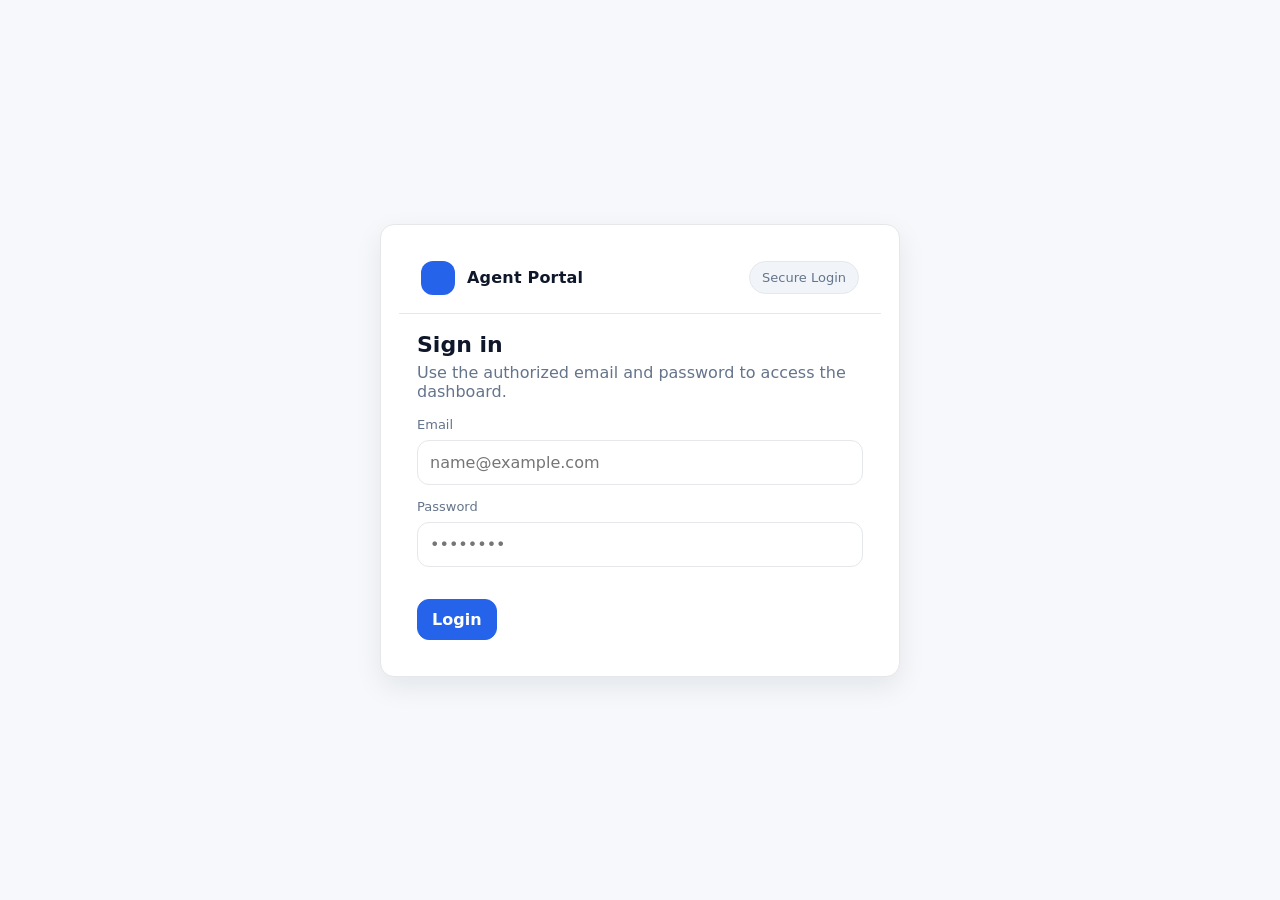
==== index.html @ 021fe3e8 "Add files via upload" ====
<!doctype html>
<html lang="en">
  <head>
    <meta charset="utf-8" />
    <meta name="viewport" content="width=device-width, initial-scale=1" />
    <title>Agent Portal - Login</title>
    <link rel="stylesheet" href="styles.css" />
    <script src="config.js"></script>
    <script src="app.js" defer></script>
  </head>
  <body data-page="login">
    <div class="login">
      <div class="card login-card">
        <div class="topbar">
          <div class="brand">
            <div class="logo"></div>
            <div>Agent Portal</div>
          </div>
          <span class="chip">Secure Login</span>
        </div>
        <div class="body">
          <h1>Sign in</h1>
          <p>Use the authorized email and password to access the dashboard.</p>
          <form id="loginForm" autocomplete="off">
            <div class="field">
              <div class="label">Email</div>
              <input id="email" class="input" type="email" placeholder="name@example.com" required />
            </div>
            <div class="field">
              <div class="label">Password</div>
              <input id="password" class="input" type="password" placeholder="••••••••" required />
            </div>
            <div id="loginError" class="error"></div>
            <div class="actions">
              <button class="btn primary" type="submit">Login</button>
            </div>
          </form>
        </div>
      </div>
    </div>
  </body>
</html>
---- styles.css ----
:root{
  --bg:#f6f8fb;
  --panel:#ffffff;
  --panel2:#ffffff;
  --text:#0f172a;
  --muted:#64748b;
  --line:#e5e7eb;
  --brand:#2563eb;
  --brand2:#2563eb;
  --danger:#dc2626;
  --ok:#059669;
  --shadow:0 10px 28px rgba(15,23,42,.08);
  --radius:14px;
  --radius2:10px;
  --max:1120px;
  --font:Inter,ui-sans-serif,system-ui,-apple-system,"Segoe UI",Roboto,Arial,"Noto Sans","Liberation Sans",sans-serif;
}

*{box-sizing:border-box}
html,body{height:100%}
body{
  margin:0;
  font-family:var(--font);
  background:var(--bg);
  color:var(--text);
  -webkit-font-smoothing:antialiased;
  -moz-osx-font-smoothing:grayscale;
}

body[data-layout="full"] .container{
  max-width:100%;
  padding:0;
}

body[data-layout="full"] .card{
  border-radius:0;
  border:0;
  box-shadow:none;
  min-height:100vh;
}

body[data-layout="full"] .topbar{
  padding:16px 22px;
}

body[data-layout="full"] .main{
  padding:22px;
}

a{color:inherit;text-decoration:none}
button,input,select,textarea{font:inherit}

.container{max-width:var(--max);margin:0 auto;padding:28px}

.card{
  background:var(--panel);
  border:1px solid var(--line);
  border-radius:var(--radius);
  box-shadow:var(--shadow);
}

.topbar{
  display:flex;
  align-items:center;
  justify-content:space-between;
  padding:18px 22px;
  border-bottom:1px solid var(--line);
}

.brand{
  display:flex;
  align-items:center;
  gap:12px;
  font-weight:700;
  letter-spacing:.2px;
}
.logo{
  width:34px;
  height:34px;
  border-radius:12px;
  background:var(--brand);
  box-shadow:none;
}

.chip{
  display:inline-flex;
  align-items:center;
  gap:8px;
  padding:8px 12px;
  border-radius:999px;
  border:1px solid var(--line);
  background:#f1f5f9;
  color:var(--muted);
  font-size:13px;
}

.btn{
  border:1px solid var(--line);
  background:#ffffff;
  color:var(--text);
  padding:10px 14px;
  border-radius:12px;
  cursor:pointer;
  transition:background .12s ease, border-color .12s ease;
}
.btn:hover{background:#f8fafc;border-color:#d1d5db}
.btn:active{background:#f1f5f9}
.btn.primary{
  background:var(--brand);
  border-color:var(--brand);
  color:#ffffff;
  font-weight:700;
}
.btn.danger{background:#fee2e2;border-color:#fecaca;color:#991b1b}
.btn.ghost{background:transparent}

.grid{
  display:grid;
  grid-template-columns:340px 1fr;
  gap:18px;
  align-items:start;
}

.sidebar{padding:16px;box-shadow:none}
.sidebar h2{margin:4px 0 14px;font-size:14px;color:var(--muted);font-weight:600}

.nav{
  display:flex;
  flex-direction:column;
  gap:8px;
}
.nav a{
  display:flex;
  align-items:center;
  justify-content:space-between;
  gap:10px;
  padding:12px 12px;
  border-radius:12px;
  border:1px solid var(--line);
  color:var(--text);
  background:#ffffff;
  transition:background .12s ease, border-color .12s ease;
}
.nav a:hover{background:#f8fafc;border-color:#d1d5db}
.nav a.active{background:#eef2ff;border-color:#c7d2fe}
.nav .meta{color:var(--muted);font-size:12px}

.main{padding:16px}
.section{padding:18px}
.section + .section{border-top:1px solid var(--line)}
.section h1{margin:0 0 12px;font-size:20px}
.section p{margin:0;color:var(--muted);line-height:1.55}

.tabs{
  display:flex;
  flex-wrap:wrap;
  gap:10px;
  margin-top:14px;
}
.tab{
  padding:10px 12px;
  border-radius:999px;
  border:1px solid var(--line);
  background:#ffffff;
  color:var(--text);
  cursor:pointer;
}
.tab.active{background:#eef2ff;border-color:#c7d2fe}

form{display:grid;grid-template-columns:1fr 1fr;gap:14px;margin-top:16px}
.field{display:flex;flex-direction:column;gap:8px}
.field.full{grid-column:1 / -1}
.label{font-size:13px;color:var(--muted)}
.input,.select,.textarea{
  padding:12px 12px;
  border-radius:12px;
  border:1px solid var(--line);
  background:#ffffff;
  color:var(--text);
  outline:none;
}
.textarea{min-height:98px;resize:vertical}
.input:focus,.select:focus,.textarea:focus{border-color:#93c5fd;box-shadow:0 0 0 3px rgba(59,130,246,.15)}
.hint{font-size:12px;color:var(--muted);line-height:1.45}
.error{color:#b91c1c;font-size:13px}

.actions{
  grid-column:1 / -1;
  display:flex;
  gap:10px;
  justify-content:flex-end;
  padding-top:4px;
}

.login{
  min-height:100%;
  display:flex;
  align-items:center;
  justify-content:center;
  padding:28px;
}
.login-card{
  width:min(520px, 100%);
  padding:18px;
}
.login-card .body{padding:18px}
.login-card h1{margin:0 0 6px;font-size:22px}
.login-card p{margin:0 0 16px;color:var(--muted)}
.login-card form{grid-template-columns:1fr}
.login-card .actions{justify-content:space-between}

.summary{
  display:grid;
  gap:10px;
  margin-top:14px;
}
.row{
  display:flex;
  align-items:center;
  justify-content:space-between;
  gap:14px;
  padding:12px;
  border:1px solid var(--line);
  border-radius:12px;
  background:#ffffff;
}
.row .k{color:var(--muted);font-size:13px}
.row .v{font-weight:650}

.price{
  font-size:22px;
  font-weight:800;
  letter-spacing:.2px;
}

.checkout-grid{
  display:grid;
  grid-template-columns:minmax(0, 1fr) minmax(320px, 420px);
  gap:18px;
  align-items:start;
}

.checkout-grid > *{min-width:0}
.checkout-grid aside{min-width:0}

.panel{
  border:1px solid var(--line);
  border-radius:var(--radius2);
  background:#ffffff;
  padding:16px;
  max-width:100%;
}

.panel-accent{
  background:#eef2ff;
  border-color:#c7d2fe;
}

.panel-header{
  display:flex;
  align-items:center;
  justify-content:space-between;
  gap:12px;
}

.panel-title{
  font-size:16px;
  font-weight:750;
}

.panel-footer{
  margin-top:16px;
  display:flex;
  align-items:center;
  justify-content:space-between;
  gap:10px;
  flex-wrap:wrap;
}

.wide{width:100%}

.link{
  color:var(--brand);
  font-weight:600;
}
.link:hover{text-decoration:underline}

.muted{color:var(--muted);font-size:13px;line-height:1.45}

.mono{
  font-family:ui-monospace,SFMono-Regular,Menlo,Monaco,Consolas,"Liberation Mono","Courier New",monospace;
  overflow-wrap:anywhere;
}

.cart-item{
  display:flex;
  align-items:flex-start;
  justify-content:space-between;
  gap:14px;
  padding:12px;
  border:1px solid var(--line);
  border-radius:12px;
  background:#ffffff;
}

.cart-icon{
  width:38px;
  height:38px;
  border-radius:12px;
  background:#eef2ff;
  border:1px solid #c7d2fe;
  flex:0 0 auto;
}

.cart-item-main{flex:1 1 auto;min-width:0}
.cart-item-title{font-weight:750;line-height:1.25;overflow-wrap:anywhere}
.cart-item-meta{margin-top:6px;font-size:13px;color:var(--muted);line-height:1.35}
.cart-item-price{flex:0 0 auto;text-align:right}
.cart-item-price-top{font-weight:800}
.cart-item-price-sub{margin-top:6px;font-size:12px;color:var(--muted)}

.summary-list{display:grid;gap:10px}
.summary-line{
  display:flex;
  align-items:center;
  justify-content:space-between;
  gap:12px;
  font-size:13px;
}
.summary-total{
  display:flex;
  align-items:flex-end;
  justify-content:space-between;
  gap:12px;
  padding-top:12px;
  border-top:1px solid rgba(15,23,42,.12);
  font-weight:800;
}

.pay-methods{display:grid;gap:10px}
.pay-method{
  display:flex;
  align-items:flex-start;
  gap:12px;
  padding:12px;
  border:1px solid var(--line);
  border-radius:12px;
  background:#ffffff;
  cursor:pointer;
}
.pay-method input{margin-top:3px}
.pay-method-body{flex:1 1 auto}
.pay-method-title{font-weight:750}
.pay-method-logos{margin-top:4px;font-size:12px;color:var(--muted);line-height:1.35}

.card-form{
  display:grid;
  grid-template-columns:1fr 1fr;
  gap:14px;
}

.order-line{
  padding:12px;
  border:1px solid rgba(15,23,42,.10);
  border-radius:12px;
  background:rgba(255,255,255,.65);
}
.order-title{font-weight:750;overflow-wrap:anywhere}
.order-meta{margin-top:6px;font-size:12px;color:var(--muted);line-height:1.35}

@media (max-width: 980px){
  .grid{grid-template-columns:1fr}
  form{grid-template-columns:1fr}
  .checkout-grid{grid-template-columns:1fr}
  .card-form{grid-template-columns:1fr}
}

@media (max-width: 1120px){
  .checkout-grid{grid-template-columns:1fr}
}
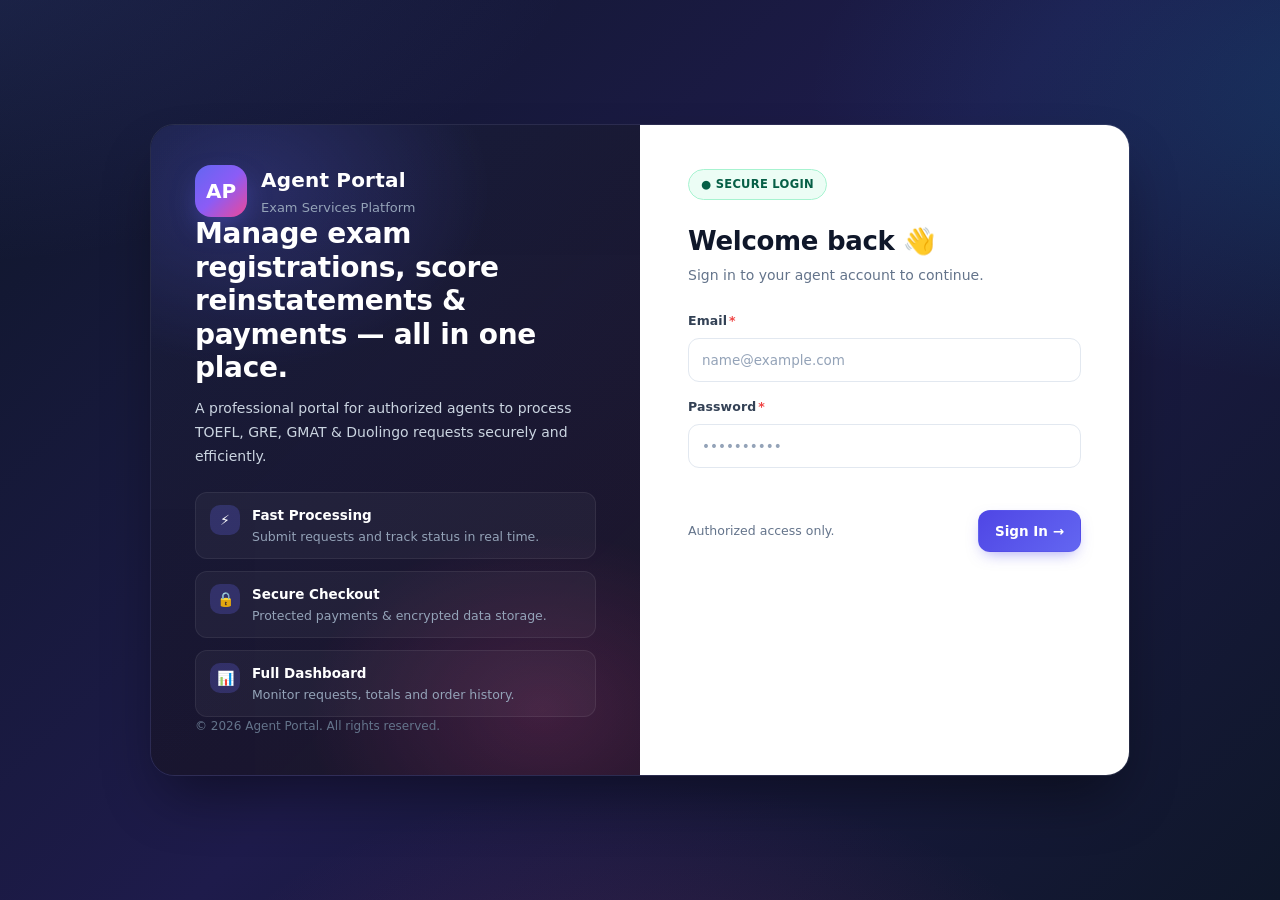
==== commit ae80ea09: "Add files via upload" ====
--- a/index.html
+++ b/index.html
@@ -3,36 +3,79 @@
   <head>
     <meta charset="utf-8" />
     <meta name="viewport" content="width=device-width, initial-scale=1" />
-    <title>Agent Portal - Login</title>
+    <title>Sign in — Exam Agent Portal</title>
     <link rel="stylesheet" href="styles.css" />
     <script src="config.js"></script>
     <script src="app.js" defer></script>
   </head>
   <body data-page="login">
     <div class="login">
-      <div class="card login-card">
-        <div class="topbar">
-          <div class="brand">
-            <div class="logo"></div>
-            <div>Agent Portal</div>
+      <div class="login-wrap">
+        <div class="login-brand-panel">
+          <div class="login-logo-row">
+            <div class="login-logo">AP</div>
+            <div>
+              <div class="login-brand-name">Agent Portal</div>
+              <div class="login-brand-tag">Exam Services Platform</div>
+            </div>
           </div>
-          <span class="chip">Secure Login</span>
+
+          <div>
+            <h2 class="login-brand-headline">Manage exam registrations, score reinstatements & payments — all in one place.</h2>
+            <p class="login-brand-text">A professional portal for authorized agents to process TOEFL, GRE, GMAT & Duolingo requests securely and efficiently.</p>
+
+            <div class="login-features">
+              <div class="login-feat">
+                <div class="login-feat-ico">⚡</div>
+                <div>
+                  <div class="login-feat-title">Fast Processing</div>
+                  <div class="login-feat-text">Submit requests and track status in real time.</div>
+                </div>
+              </div>
+              <div class="login-feat">
+                <div class="login-feat-ico">🔒</div>
+                <div>
+                  <div class="login-feat-title">Secure Checkout</div>
+                  <div class="login-feat-text">Protected payments & encrypted data storage.</div>
+                </div>
+              </div>
+              <div class="login-feat">
+                <div class="login-feat-ico">📊</div>
+                <div>
+                  <div class="login-feat-title">Full Dashboard</div>
+                  <div class="login-feat-text">Monitor requests, totals and order history.</div>
+                </div>
+              </div>
+            </div>
+          </div>
+
+          <div class="login-foot">© 2026 Agent Portal. All rights reserved.</div>
         </div>
-        <div class="body">
-          <h1>Sign in</h1>
-          <p>Use the authorized email and password to access the dashboard.</p>
-          <form id="loginForm" autocomplete="off">
-            <div class="field">
-              <div class="label">Email</div>
+
+        <div class="login-form-panel">
+          <div class="login-chip">● Secure Login</div>
+          <div class="login-form-head">
+            <h1>Welcome back 👋</h1>
+            <p>Sign in to your agent account to continue.</p>
+          </div>
+
+          <form id="loginForm" class="login-form" autocomplete="off">
+            <div class="field full">
+              <div class="label">Email<span class="req">*</span></div>
               <input id="email" class="input" type="email" placeholder="name@example.com" required />
             </div>
-            <div class="field">
-              <div class="label">Password</div>
-              <input id="password" class="input" type="password" placeholder="••••••••" required />
+            <div class="field full">
+              <div class="label" style="display:flex;align-items:center;justify-content:space-between">
+                <span>Password<span class="req">*</span></span>
+              </div>
+              <input id="password" class="input" type="password" placeholder="••••••••••" required />
             </div>
-            <div id="loginError" class="error"></div>
+
+            <div id="loginError" class="error full"></div>
+
             <div class="actions">
-              <button class="btn primary" type="submit">Login</button>
+              <span class="muted" style="font-size:12.5px">Authorized access only.</span>
+              <button class="btn primary" type="submit">Sign In →</button>
             </div>
           </form>
         </div>
--- a/styles.css
+++ b/styles.css
@@ -1,19 +1,39 @@
 :root{
-  --bg:#f6f8fb;
+  --bg:#0f172a;
+  --bg-soft:#1e293b;
   --panel:#ffffff;
-  --panel2:#ffffff;
+  --panel-muted:#f8fafc;
+  --panel-alt:#f1f5f9;
   --text:#0f172a;
+  --text-soft:#334155;
   --muted:#64748b;
-  --line:#e5e7eb;
-  --brand:#2563eb;
-  --brand2:#2563eb;
-  --danger:#dc2626;
-  --ok:#059669;
-  --shadow:0 10px 28px rgba(15,23,42,.08);
-  --radius:14px;
-  --radius2:10px;
-  --max:1120px;
-  --font:Inter,ui-sans-serif,system-ui,-apple-system,"Segoe UI",Roboto,Arial,"Noto Sans","Liberation Sans",sans-serif;
+  --line:#e2e8f0;
+  --line-soft:#f1f5f9;
+  --brand:#4f46e5;
+  --brand-dark:#3730a3;
+  --brand-soft:#eef2ff;
+  --brand-2:#0ea5e9;
+  --accent:#06b6d4;
+  --success:#10b981;
+  --success-soft:#d1fae5;
+  --warning:#f59e0b;
+  --warning-soft:#fef3c7;
+  --danger:#ef4444;
+  --danger-soft:#fee2e2;
+  --sidebar:#0b1220;
+  --sidebar-2:#111827;
+  --sidebar-text:#cbd5e1;
+  --sidebar-muted:#94a3b8;
+  --sidebar-active:#4f46e5;
+  --shadow-xs:0 1px 2px rgba(15,23,42,.06);
+  --shadow-sm:0 1px 3px rgba(15,23,42,.08), 0 1px 2px rgba(15,23,42,.04);
+  --shadow:0 4px 6px -1px rgba(15,23,42,.08), 0 2px 4px -2px rgba(15,23,42,.06);
+  --shadow-lg:0 10px 15px -3px rgba(15,23,42,.10), 0 4px 6px -4px rgba(15,23,42,.06);
+  --shadow-xl:0 20px 25px -5px rgba(15,23,42,.10), 0 8px 10px -6px rgba(15,23,42,.06);
+  --radius:16px;
+  --radius-sm:10px;
+  --radius-lg:20px;
+  --font:"Inter",ui-sans-serif,system-ui,-apple-system,"Segoe UI",Roboto,Arial,"Noto Sans","Liberation Sans",sans-serif;
 }
 
 *{box-sizing:border-box}
@@ -21,109 +41,517 @@
 body{
   margin:0;
   font-family:var(--font);
-  background:var(--bg);
+  background:linear-gradient(135deg,#f8fafc 0%,#eef2ff 100%);
   color:var(--text);
   -webkit-font-smoothing:antialiased;
   -moz-osx-font-smoothing:grayscale;
-}
-
-body[data-layout="full"] .container{
-  max-width:100%;
-  padding:0;
-}
-
-body[data-layout="full"] .card{
-  border-radius:0;
-  border:0;
-  box-shadow:none;
-  min-height:100vh;
-}
-
-body[data-layout="full"] .topbar{
-  padding:16px 22px;
-}
-
-body[data-layout="full"] .main{
-  padding:22px;
+  line-height:1.5;
+  font-size:14px;
 }
 
 a{color:inherit;text-decoration:none}
 button,input,select,textarea{font:inherit}
 
-.container{max-width:var(--max);margin:0 auto;padding:28px}
+/* ========== Portal Layout ========== */
+.portal{
+  display:grid;
+  grid-template-columns:260px 1fr;
+  min-height:100vh;
+}
+
+.portal-sidebar{
+  background:linear-gradient(180deg, var(--sidebar) 0%, var(--sidebar-2) 100%);
+  color:var(--sidebar-text);
+  display:flex;
+  flex-direction:column;
+  position:sticky;
+  top:0;
+  height:100vh;
+  overflow-y:auto;
+  border-right:1px solid rgba(255,255,255,.06);
+}
+
+.portal-sidebar::-webkit-scrollbar{width:6px}
+.portal-sidebar::-webkit-scrollbar-track{background:transparent}
+.portal-sidebar::-webkit-scrollbar-thumb{background:rgba(255,255,255,.10);border-radius:99px}
+
+.portal-brand{
+  padding:22px 20px 18px 20px;
+  display:flex;
+  align-items:center;
+  gap:12px;
+  border-bottom:1px solid rgba(255,255,255,.06);
+}
+.portal-brand .logo-mark{
+  width:42px;height:42px;
+  border-radius:12px;
+  background:linear-gradient(135deg,#6366f1 0%,#8b5cf6 50%,#ec4899 100%);
+  display:flex;align-items:center;justify-content:center;
+  color:#fff;font-weight:900;font-size:16px;
+  box-shadow:0 8px 20px -6px rgba(99,102,241,.55);
+  flex-shrink:0;
+}
+.portal-brand-text{display:flex;flex-direction:column;gap:2px;min-width:0}
+.portal-brand-title{font-weight:800;font-size:15px;color:#fff;letter-spacing:.2px}
+.portal-brand-sub{font-size:11px;color:var(--sidebar-muted)}
+
+.sidebar-section{padding:18px 14px 6px 14px}
+.sidebar-heading{
+  font-size:11px;
+  font-weight:700;
+  color:var(--sidebar-muted);
+  text-transform:uppercase;
+  letter-spacing:1.2px;
+  padding:0 10px 10px 10px;
+}
+.sidebar-menu{display:flex;flex-direction:column;gap:4px}
+.sidebar-link{
+  display:flex;
+  align-items:center;
+  gap:12px;
+  padding:10px 12px;
+  border-radius:10px;
+  color:var(--sidebar-text);
+  font-size:13.5px;
+  font-weight:500;
+  transition:all .15s ease;
+  position:relative;
+}
+.sidebar-link:hover{
+  background:rgba(255,255,255,.05);
+  color:#fff;
+}
+.sidebar-link.active{
+  background:linear-gradient(90deg, rgba(79,70,229,.22) 0%, rgba(79,70,229,.08) 100%);
+  color:#fff;
+  box-shadow:inset 0 0 0 1px rgba(99,102,241,.30);
+}
+.sidebar-link.active::before{
+  content:"";
+  position:absolute;left:0;top:8px;bottom:8px;
+  width:3px;border-radius:99px;
+  background:linear-gradient(180deg,#6366f1,#a78bfa);
+}
+.sidebar-link .ico{
+  width:22px;height:22px;
+  display:flex;align-items:center;justify-content:center;
+  font-size:14px;
+  opacity:.9;
+}
+.sidebar-link.locked{
+  opacity:.55;
+  cursor:not-allowed;
+  background:transparent !important;
+}
+.sidebar-link .lock-tag{
+  margin-left:auto;
+  font-size:10px;
+  font-weight:700;
+  padding:3px 7px;
+  border-radius:99px;
+  background:rgba(245,158,11,.15);
+  color:#fbbf24;
+  letter-spacing:.2px;
+}
+.sidebar-footer{
+  margin-top:auto;
+  padding:16px 18px;
+  border-top:1px solid rgba(255,255,255,.06);
+}
+.sidebar-user{
+  display:flex;
+  align-items:center;
+  gap:12px;
+  padding:10px;
+  border-radius:12px;
+  background:rgba(255,255,255,.03);
+}
+.avatar{
+  width:38px;height:38px;
+  border-radius:12px;
+  background:linear-gradient(135deg,#6366f1,#ec4899);
+  display:flex;align-items:center;justify-content:center;
+  color:#fff;font-weight:800;font-size:14px;
+  flex-shrink:0;
+}
+.sidebar-user-body{min-width:0;flex:1}
+.sidebar-user-name{font-size:13px;font-weight:700;color:#fff;overflow:hidden;text-overflow:ellipsis;white-space:nowrap}
+.sidebar-user-email{font-size:11.5px;color:var(--sidebar-muted);overflow:hidden;text-overflow:ellipsis;white-space:nowrap}
+
+.portal-main{
+  min-width:0;
+  display:flex;
+  flex-direction:column;
+}
+.portal-topbar{
+  background:rgba(255,255,255,.85);
+  backdrop-filter:blur(12px);
+  border-bottom:1px solid var(--line);
+  padding:14px 28px;
+  display:flex;
+  align-items:center;
+  justify-content:space-between;
+  position:sticky;top:0;z-index:20;
+}
+.portal-topbar-left{display:flex;align-items:center;gap:14px}
+.page-breadcrumb{font-size:13px;color:var(--muted)}
+.page-breadcrumb strong{color:var(--text);font-weight:700}
+.portal-topbar-right{display:flex;align-items:center;gap:10px}
+.topbar-chip{
+  display:inline-flex;align-items:center;gap:8px;
+  padding:7px 12px;
+  border-radius:999px;
+  border:1px solid var(--line);
+  background:#fff;
+  color:var(--muted);
+  font-size:12.5px;
+  font-weight:600;
+}
+.topbar-chip .dot{
+  width:8px;height:8px;border-radius:99px;
+  background:var(--success);
+  box-shadow:0 0 0 3px var(--success-soft);
+}
+.portal-content{
+  padding:28px;
+  flex:1;
+  position:relative;
+  min-width:0;
+}
+
+.portal-content.is-loading{
+  min-height:calc(100vh - 120px);
+}
+.portal-content.is-loading > *:not(.page-loader){
+  visibility:hidden;
+  pointer-events:none;
+  opacity:0;
+}
+.portal-content > *:not(.page-loader){
+  transition:opacity .35s ease;
+}
+.page-loader{
+  display:none;
+  position:absolute;
+  inset:28px;
+  z-index:50;
+  border-radius:var(--radius);
+  align-items:center;
+  justify-content:center;
+  flex-direction:column;
+  gap:22px;
+  background:rgba(255,255,255,.55);
+  backdrop-filter:blur(6px);
+  -webkit-backdrop-filter:blur(6px);
+}
+.portal-content.is-loading .page-loader{
+  display:flex;
+}
+.page-loader .spinner{
+  width:64px;height:64px;
+  border-radius:50%;
+  position:relative;
+  background:conic-gradient(from 0deg,transparent 0%,transparent 60%,#ec4899 60%,#8b5cf6 80%,#4f46e5 100%);
+  animation:spin 1.1s linear infinite;
+  box-shadow:0 10px 30px -12px rgba(79,70,229,.55);
+}
+.page-loader .spinner::before{
+  content:"";
+  position:absolute;
+  inset:6px;
+  border-radius:50%;
+  background:
+    linear-gradient(135deg,#f8fafc 0%,#eef2ff 100%),
+    #fff;
+}
+.page-loader .pl-text{
+  font-size:13.5px;
+  font-weight:700;
+  letter-spacing:.3px;
+  color:var(--brand-dark);
+  display:flex;
+  align-items:center;
+  gap:8px;
+}
+.page-loader .pl-dots::after{
+  content:"";
+  display:inline-block;
+  animation:dots 1.2s steps(4,end) infinite;
+  width:22px;
+  text-align:left;
+}
+@keyframes spin{to{transform:rotate(360deg)}}
+@keyframes dots{
+  0%{content:""}
+  25%{content:"."}
+  50%{content:".."}
+  75%{content:"..."}
+  100%{content:""}
+}
+
+.page-loader .pl-skeleton{
+  width:min(900px,92%);
+  display:grid;
+  gap:14px;
+}
+.page-loader .pl-sk-block{
+  height:96px;
+  border-radius:16px;
+  background:linear-gradient(90deg,#eef2ff 0%,#e0e7ff 50%,#eef2ff 100%);
+  background-size:200% 100%;
+  animation:shimmer 1.4s ease-in-out infinite;
+  box-shadow:var(--shadow-xs);
+}
+.page-loader .pl-sk-block.sm{height:56px;border-radius:14px}
+.page-loader .pl-sk-block.md{height:140px;border-radius:16px}
+@keyframes shimmer{
+  0%{background-position:200% 0}
+  100%{background-position:-200% 0}
+}
+
+/* Legacy layout loader (payment / success pages) */
+main.main{position:relative}
+main.main.is-loading{
+  min-height:520px;
+}
+main.main.is-loading > *:not(.page-loader){
+  visibility:hidden;
+  pointer-events:none;
+  opacity:0;
+}
+
+/* Section-level loading (exam tabs / sub-service tabs) */
+.section-loader{
+  position:relative;
+  min-height:180px;
+  display:flex;
+  align-items:center;
+  justify-content:center;
+  flex-direction:column;
+  gap:14px;
+  padding:24px 12px;
+}
+.section-loader .spin-sm{
+  width:38px;height:38px;
+  border-radius:50%;
+  background:conic-gradient(from 0deg,transparent 0%,transparent 60%,#ec4899 60%,#8b5cf6 80%,#4f46e5 100%);
+  animation:spin .9s linear infinite;
+  position:relative;
+  flex-shrink:0;
+}
+.section-loader .spin-sm::before{
+  content:"";
+  position:absolute;
+  inset:4px;
+  border-radius:50%;
+  background:#fff;
+}
+.section-loader .sl-text{
+  font-size:12.5px;
+  font-weight:700;
+  letter-spacing:.25px;
+  color:#6366f1;
+  display:flex;
+  align-items:center;
+  gap:6px;
+}
+.section-loader .sl-text::after{
+  content:"";
+  display:inline-block;
+  animation:dots 1.2s steps(4,end) infinite;
+  width:20px;
+}
+.section-loader .sk-line{
+  width:min(560px,88%);
+  height:12px;
+  border-radius:999px;
+  background:linear-gradient(90deg,#eef2ff 0%,#e0e7ff 50%,#eef2ff 100%);
+  background-size:200% 100%;
+  animation:shimmer 1.35s ease-in-out infinite;
+}
+.section-loader .sk-line.sm{width:min(420px,70%);height:10px}
+
+/* Secure checkout page-level loader (Pay Now click) */
+.checkout-loader{
+  position:fixed;
+  inset:0;
+  background:rgba(255,255,255,.9);
+  backdrop-filter:blur(6px);
+  -webkit-backdrop-filter:blur(6px);
+  display:none;
+  align-items:center;
+  justify-content:center;
+  flex-direction:column;
+  gap:22px;
+  z-index:9998;
+}
+.checkout-loader.show{display:flex}
+.checkout-loader .c-spinner{
+  width:56px;height:56px;border-radius:50%;
+  position:relative;
+  background:conic-gradient(from 0deg,transparent 0%,transparent 60%,#ec4899 60%,#8b5cf6 80%,#4f46e5 100%);
+  animation:spin 1s linear infinite;
+  box-shadow:0 10px 28px -10px rgba(79,70,229,.5);
+}
+.checkout-loader .c-spinner::before{
+  content:"";position:absolute;inset:6px;border-radius:50%;background:#fff;
+}
+.checkout-loader .c-text{
+  font-size:14px;font-weight:700;letter-spacing:.25px;color:#4338ca;
+  display:flex;align-items:center;gap:6px;
+}
+.checkout-loader .c-text::after{
+  content:"";display:inline-block;
+  animation:dots 1.2s steps(4,end) infinite;
+  width:22px;
+}
+.checkout-loader .c-sub{
+  font-size:12px;color:#6b7280;letter-spacing:.2px;
+}
+main.main > *:not(.page-loader){
+  transition:opacity .35s ease;
+}
+main.main .page-loader{
+  inset:12px;
+  background:rgba(255,255,255,.7);
+}
+
+/* ========== Containers / Cards ========== */
+.container{max-width:1200px;margin:0 auto;padding:28px}
 
 .card{
   background:var(--panel);
   border:1px solid var(--line);
   border-radius:var(--radius);
-  box-shadow:var(--shadow);
-}
-
-.topbar{
-  display:flex;
-  align-items:center;
-  justify-content:space-between;
-  padding:18px 22px;
-  border-bottom:1px solid var(--line);
-}
-
-.brand{
-  display:flex;
-  align-items:center;
-  gap:12px;
-  font-weight:700;
-  letter-spacing:.2px;
-}
-.logo{
-  width:34px;
-  height:34px;
+  box-shadow:var(--shadow-sm);
+}
+.card-header{
+  padding:20px 24px;
+  border-bottom:1px solid var(--line-soft);
+  display:flex;align-items:center;justify-content:space-between;gap:12px;
+}
+.card-title{font-size:16px;font-weight:800;letter-spacing:.1px}
+.card-sub{font-size:13px;color:var(--muted);margin-top:2px}
+.card-body{padding:24px}
+.card-footer{
+  padding:18px 24px;
+  border-top:1px solid var(--line-soft);
+  display:flex;align-items:center;justify-content:space-between;gap:10px;flex-wrap:wrap;
+}
+
+/* ========== Buttons ========== */
+.btn{
+  display:inline-flex;
+  align-items:center;
+  justify-content:center;
+  gap:8px;
+  border:1px solid var(--line);
+  background:#ffffff;
+  color:var(--text-soft);
+  padding:10px 16px;
   border-radius:12px;
-  background:var(--brand);
-  box-shadow:none;
-}
-
+  cursor:pointer;
+  font-weight:600;
+  font-size:13.5px;
+  transition:all .15s ease;
+  white-space:nowrap;
+  box-shadow:var(--shadow-xs);
+}
+.btn:hover{background:var(--panel-alt);border-color:#cbd5e1;transform:translateY(-1px);box-shadow:var(--shadow-sm)}
+.btn:active{transform:translateY(0);box-shadow:var(--shadow-xs)}
+.btn.primary{
+  background:linear-gradient(135deg,#4f46e5 0%,#6366f1 100%);
+  border-color:transparent;
+  color:#fff;
+  box-shadow:0 6px 16px -6px rgba(79,70,229,.55);
+}
+.btn.primary:hover{background:linear-gradient(135deg,#4338ca 0%,#4f46e5 100%);box-shadow:0 8px 20px -6px rgba(79,70,229,.7)}
+.btn.soft{
+  background:var(--brand-soft);
+  border-color:#c7d2fe;
+  color:var(--brand-dark);
+}
+.btn.soft:hover{background:#e0e7ff}
+.btn.danger{background:var(--danger-soft);border-color:#fecaca;color:#991b1b;box-shadow:none}
+.btn.danger:hover{background:#fee2e2}
+.btn.ghost{background:transparent;border-color:transparent;box-shadow:none;color:var(--muted)}
+.btn.ghost:hover{background:var(--panel-alt);color:var(--text)}
+.btn.wide{width:100%}
+.btn.icon{padding:10px;width:auto;aspect-ratio:1/1}
+
+/* ========== Chips / Tags ========== */
 .chip{
-  display:inline-flex;
-  align-items:center;
-  gap:8px;
-  padding:8px 12px;
+  display:inline-flex;align-items:center;gap:8px;
+  padding:7px 12px;
   border-radius:999px;
   border:1px solid var(--line);
-  background:#f1f5f9;
+  background:#f8fafc;
   color:var(--muted);
-  font-size:13px;
-}
-
-.btn{
+  font-size:12.5px;
+  font-weight:600;
+}
+.chip.brand{background:var(--brand-soft);border-color:#c7d2fe;color:var(--brand-dark)}
+.chip.success{background:var(--success-soft);border-color:#a7f3d0;color:#065f46}
+.chip.warning{background:var(--warning-soft);border-color:#fde68a;color:#92400e}
+.chip.danger{background:var(--danger-soft);border-color:#fecaca;color:#991b1b}
+
+.badge{
+  display:inline-flex;align-items:center;justify-content:center;
+  padding:3px 9px;
+  border-radius:999px;
+  font-size:11px;
+  font-weight:800;
+  letter-spacing:.2px;
+}
+.badge.brand{background:var(--brand-soft);color:var(--brand-dark)}
+.badge.success{background:var(--success-soft);color:#065f46}
+.badge.warning{background:var(--warning-soft);color:#92400e}
+.badge.danger{background:var(--danger-soft);color:#991b1b}
+
+/* ========== Stats Cards ========== */
+.stats-grid{
+  display:grid;
+  grid-template-columns:repeat(4,1fr);
+  gap:16px;
+  margin-bottom:22px;
+}
+.stat-card{
+  background:#fff;
   border:1px solid var(--line);
-  background:#ffffff;
-  color:var(--text);
-  padding:10px 14px;
-  border-radius:12px;
-  cursor:pointer;
-  transition:background .12s ease, border-color .12s ease;
-}
-.btn:hover{background:#f8fafc;border-color:#d1d5db}
-.btn:active{background:#f1f5f9}
-.btn.primary{
-  background:var(--brand);
-  border-color:var(--brand);
-  color:#ffffff;
-  font-weight:700;
-}
-.btn.danger{background:#fee2e2;border-color:#fecaca;color:#991b1b}
-.btn.ghost{background:transparent}
-
-.grid{
-  display:grid;
-  grid-template-columns:340px 1fr;
-  gap:18px;
-  align-items:start;
-}
-
-.sidebar{padding:16px;box-shadow:none}
-.sidebar h2{margin:4px 0 14px;font-size:14px;color:var(--muted);font-weight:600}
-
+  border-radius:var(--radius);
+  padding:20px;
+  position:relative;
+  overflow:hidden;
+  box-shadow:var(--shadow-xs);
+}
+.stat-card::before{
+  content:"";position:absolute;top:-20px;right:-20px;
+  width:120px;height:120px;border-radius:50%;
+  opacity:.08;
+}
+.stat-card.brand::before{background:var(--brand)}
+.stat-card.success::before{background:var(--success)}
+.stat-card.warning::before{background:var(--warning)}
+.stat-card.info::before{background:var(--brand-2)}
+.stat-top{
+  display:flex;align-items:center;justify-content:space-between;gap:10px;
+  margin-bottom:12px;
+}
+.stat-icon{
+  width:42px;height:42px;border-radius:12px;
+  display:flex;align-items:center;justify-content:center;
+  font-size:18px;font-weight:900;
+}
+.stat-card.brand .stat-icon{background:var(--brand-soft);color:var(--brand-dark)}
+.stat-card.success .stat-icon{background:var(--success-soft);color:#065f46}
+.stat-card.warning .stat-icon{background:var(--warning-soft);color:#92400e}
+.stat-card.info .stat-icon{background:#e0f2fe;color:#075985}
+.stat-label{font-size:12.5px;color:var(--muted);font-weight:600}
+.stat-value{font-size:26px;font-weight:900;letter-spacing:-.3px;color:var(--text)}
+.stat-foot{margin-top:8px;font-size:12px;color:var(--muted)}
+.stat-foot .up{color:var(--success);font-weight:700}
+
+/* ========== Navigation Links (Services) ========== */
 .nav{
   display:flex;
   flex-direction:column;
@@ -134,23 +562,51 @@
   align-items:center;
   justify-content:space-between;
   gap:10px;
-  padding:12px 12px;
+  padding:13px 14px;
   border-radius:12px;
   border:1px solid var(--line);
-  color:var(--text);
+  color:var(--text-soft);
   background:#ffffff;
-  transition:background .12s ease, border-color .12s ease;
-}
-.nav a:hover{background:#f8fafc;border-color:#d1d5db}
-.nav a.active{background:#eef2ff;border-color:#c7d2fe}
-.nav .meta{color:var(--muted);font-size:12px}
-
-.main{padding:16px}
-.section{padding:18px}
-.section + .section{border-top:1px solid var(--line)}
-.section h1{margin:0 0 12px;font-size:20px}
-.section p{margin:0;color:var(--muted);line-height:1.55}
-
+  font-size:14px;
+  font-weight:600;
+  transition:all .15s ease;
+  box-shadow:var(--shadow-xs);
+}
+.nav a:hover{background:var(--panel-alt);border-color:#cbd5e1;transform:translateX(2px)}
+.nav a.active{
+  background:linear-gradient(90deg,#eef2ff 0%,#e0e7ff 100%);
+  border-color:#c7d2fe;
+  color:var(--brand-dark);
+  box-shadow:0 4px 14px -6px rgba(79,70,229,.25);
+}
+.nav a.locked{
+  opacity:.55;
+  background:#f8fafc;
+  cursor:not-allowed;
+  filter:grayscale(.4);
+}
+.nav a.locked:hover{background:#f8fafc;border-color:var(--line);transform:none}
+.nav .meta{color:var(--muted);font-size:12px;font-weight:700;display:flex;align-items:center;gap:5px}
+.nav a.active .meta{color:var(--brand-dark)}
+
+/* ========== Main / Sections ========== */
+.main{padding:0}
+.section{
+  padding:28px;
+  background:#fff;
+  border-radius:var(--radius);
+  border:1px solid var(--line);
+  box-shadow:var(--shadow-xs);
+  margin-bottom:18px;
+}
+.section + .section{margin-top:0}
+.section h1{margin:0 0 6px;font-size:19px;font-weight:850;letter-spacing:.1px}
+.section h2{margin:0 0 6px;font-size:16px;font-weight:800}
+.section p{margin:0;color:var(--muted);line-height:1.6;font-size:13.5px}
+.section-head{display:flex;align-items:flex-start;justify-content:space-between;gap:16px;margin-bottom:18px}
+.section-actions{display:flex;gap:8px;flex-wrap:wrap}
+
+/* ========== Tabs ========== */
 .tabs{
   display:flex;
   flex-wrap:wrap;
@@ -158,138 +614,253 @@
   margin-top:14px;
 }
 .tab{
-  padding:10px 12px;
-  border-radius:999px;
-  border:1px solid var(--line);
-  background:#ffffff;
-  color:var(--text);
-  cursor:pointer;
-}
-.tab.active{background:#eef2ff;border-color:#c7d2fe}
-
-form{display:grid;grid-template-columns:1fr 1fr;gap:14px;margin-top:16px}
-.field{display:flex;flex-direction:column;gap:8px}
-.field.full{grid-column:1 / -1}
-.label{font-size:13px;color:var(--muted)}
-.input,.select,.textarea{
-  padding:12px 12px;
+  display:inline-flex;
+  align-items:center;
+  gap:8px;
+  padding:10px 16px;
   border-radius:12px;
   border:1px solid var(--line);
   background:#ffffff;
+  color:var(--text-soft);
+  cursor:pointer;
+  font-weight:700;
+  font-size:13.5px;
+  transition:all .15s ease;
+  box-shadow:var(--shadow-xs);
+}
+.tab:hover{background:var(--panel-alt);border-color:#cbd5e1;transform:translateY(-1px)}
+.tab.active{
+  background:linear-gradient(135deg,#4f46e5,#6366f1);
+  border-color:transparent;
+  color:#fff;
+  box-shadow:0 6px 16px -6px rgba(79,70,229,.55);
+}
+.tab.lg{padding:14px 20px;font-size:15px;border-radius:14px}
+
+/* ========== Forms ========== */
+form{display:grid;grid-template-columns:1fr 1fr;gap:16px;margin-top:6px}
+.field{display:flex;flex-direction:column;gap:7px}
+.field.full{grid-column:1 / -1}
+.field-row{display:grid;grid-template-columns:1fr 1fr;gap:12px}
+.label{font-size:12.5px;color:var(--text-soft);font-weight:700;letter-spacing:.1px}
+.label .req{color:var(--danger);margin-left:2px}
+.input,.select,.textarea{
+  padding:11px 13px;
+  border-radius:11px;
+  border:1.5px solid var(--line);
+  background:#ffffff;
   color:var(--text);
   outline:none;
-}
-.textarea{min-height:98px;resize:vertical}
-.input:focus,.select:focus,.textarea:focus{border-color:#93c5fd;box-shadow:0 0 0 3px rgba(59,130,246,.15)}
-.hint{font-size:12px;color:var(--muted);line-height:1.45}
-.error{color:#b91c1c;font-size:13px}
+  font-size:13.5px;
+  transition:all .15s ease;
+  font-family:inherit;
+}
+.input::placeholder,.textarea::placeholder{color:#94a3b8}
+.input:focus,.select:focus,.textarea:focus{
+  border-color:var(--brand);
+  box-shadow:0 0 0 4px rgba(79,70,229,.10);
+  background:#fff;
+}
+.textarea{min-height:110px;resize:vertical;line-height:1.55}
+.hint{font-size:12px;color:var(--muted);line-height:1.5;margin-top:2px}
+.error{color:#b91c1c;font-size:13px;font-weight:600}
+.required-mark{color:var(--danger);margin-left:2px}
 
 .actions{
   grid-column:1 / -1;
   display:flex;
   gap:10px;
   justify-content:flex-end;
-  padding-top:4px;
-}
-
+  padding-top:10px;
+}
+
+/* ========== Login Page ========== */
 .login{
   min-height:100%;
   display:flex;
   align-items:center;
   justify-content:center;
   padding:28px;
-}
-.login-card{
-  width:min(520px, 100%);
-  padding:18px;
-}
-.login-card .body{padding:18px}
-.login-card h1{margin:0 0 6px;font-size:22px}
-.login-card p{margin:0 0 16px;color:var(--muted)}
-.login-card form{grid-template-columns:1fr}
-.login-card .actions{justify-content:space-between}
-
-.summary{
+  background:
+    radial-gradient(1200px 600px at -10% -10%, rgba(99,102,241,.20), transparent 60%),
+    radial-gradient(1000px 500px at 110% 10%, rgba(14,165,233,.18), transparent 60%),
+    radial-gradient(800px 500px at 50% 120%, rgba(236,72,153,.16), transparent 60%),
+    linear-gradient(135deg,#0f172a 0%,#1e1b4b 50%,#0f172a 100%);
+}
+.login-wrap{
+  width:min(980px,100%);
   display:grid;
-  gap:10px;
-  margin-top:14px;
-}
+  grid-template-columns:1fr 1fr;
+  border-radius:24px;
+  overflow:hidden;
+  box-shadow:0 30px 60px -15px rgba(0,0,0,.45);
+  border:1px solid rgba(255,255,255,.08);
+}
+.login-brand-panel{
+  padding:40px 44px;
+  background:
+    linear-gradient(135deg,rgba(99,102,241,.12),rgba(236,72,153,.08)),
+    linear-gradient(180deg,#0c1324,#0b1020);
+  color:#fff;
+  display:flex;
+  flex-direction:column;
+  justify-content:space-between;
+  position:relative;
+  overflow:hidden;
+}
+.login-brand-panel::before{
+  content:"";position:absolute;inset:0;
+  background:
+    radial-gradient(400px 300px at 20% 10%,rgba(99,102,241,.35),transparent 60%),
+    radial-gradient(400px 300px at 80% 90%,rgba(236,72,153,.25),transparent 60%);
+  opacity:.7;
+}
+.login-brand-panel > *{position:relative}
+.login-logo-row{display:flex;align-items:center;gap:14px}
+.login-logo{
+  width:52px;height:52px;border-radius:16px;
+  background:linear-gradient(135deg,#6366f1 0%,#8b5cf6 50%,#ec4899 100%);
+  display:flex;align-items:center;justify-content:center;
+  color:#fff;font-weight:900;font-size:20px;
+  box-shadow:0 12px 30px -10px rgba(99,102,241,.7);
+}
+.login-brand-name{font-size:20px;font-weight:900;letter-spacing:.2px}
+.login-brand-tag{font-size:13px;color:#94a3b8;margin-top:3px}
+.login-brand-headline{
+  font-size:28px;font-weight:900;letter-spacing:-.3px;line-height:1.2;margin:0 0 12px 0;
+}
+.login-brand-text{font-size:14px;color:#cbd5e1;line-height:1.7;margin:0}
+.login-features{display:grid;gap:12px;margin-top:24px}
+.login-feat{
+  display:flex;gap:12px;align-items:flex-start;
+  padding:12px 14px;
+  background:rgba(255,255,255,.04);
+  border:1px solid rgba(255,255,255,.07);
+  border-radius:12px;
+}
+.login-feat-ico{
+  width:30px;height:30px;border-radius:10px;
+  background:rgba(99,102,241,.25);
+  display:flex;align-items:center;justify-content:center;
+  flex-shrink:0;font-size:14px;
+}
+.login-feat-title{font-weight:700;font-size:13.5px}
+.login-feat-text{font-size:12.5px;color:#94a3b8;margin-top:2px}
+.login-foot{font-size:12px;color:#64748b}
+
+.login-form-panel{
+  padding:44px 48px;
+  background:#fff;
+}
+.login-form-head h1{margin:0 0 4px;font-size:26px;font-weight:900;letter-spacing:-.3px}
+.login-form-head p{margin:0;color:var(--muted);font-size:14px}
+.login-chip{
+  display:inline-flex;align-items:center;gap:8px;
+  padding:6px 12px;border-radius:99px;
+  background:#ecfdf5;color:#065f46;
+  font-size:11.5px;font-weight:800;
+  letter-spacing:.3px;text-transform:uppercase;
+  margin-bottom:22px;
+  border:1px solid #a7f3d0;
+}
+.login-form{grid-template-columns:1fr;margin-top:26px}
+.login-form .actions{justify-content:space-between;align-items:center}
+.forgot-link{font-size:13px;color:var(--brand);font-weight:700}
+.forgot-link:hover{text-decoration:underline}
+
+/* ========== Summary / Row ========== */
+.summary{display:grid;gap:10px;margin-top:14px}
 .row{
   display:flex;
   align-items:center;
   justify-content:space-between;
   gap:14px;
-  padding:12px;
+  padding:14px 16px;
   border:1px solid var(--line);
   border-radius:12px;
-  background:#ffffff;
-}
-.row .k{color:var(--muted);font-size:13px}
-.row .v{font-weight:650}
-
+  background:#fff;
+}
+.row .k{color:var(--muted);font-size:13px;font-weight:600}
+.row .v{font-weight:750;color:var(--text-soft)}
+
+/* ========== Cart / Checkout ========== */
 .price{
-  font-size:22px;
-  font-weight:800;
-  letter-spacing:.2px;
+  font-size:24px;
+  font-weight:900;
+  letter-spacing:-.3px;
+  color:var(--text);
+}
+.price.sm{font-size:18px}
+.price.brand{
+  background:linear-gradient(135deg,#4f46e5,#6366f1);
+  -webkit-background-clip:text;
+  background-clip:text;
+  -webkit-text-fill-color:transparent;
 }
 
 .checkout-grid{
   display:grid;
-  grid-template-columns:minmax(0, 1fr) minmax(320px, 420px);
-  gap:18px;
+  grid-template-columns:minmax(0, 1fr) minmax(340px, 420px);
+  gap:20px;
   align-items:start;
 }
-
 .checkout-grid > *{min-width:0}
-.checkout-grid aside{min-width:0}
 
 .panel{
   border:1px solid var(--line);
-  border-radius:var(--radius2);
+  border-radius:var(--radius);
   background:#ffffff;
-  padding:16px;
-  max-width:100%;
-}
-
+  padding:22px;
+  box-shadow:var(--shadow-xs);
+}
+.panel + .panel{margin-top:16px}
 .panel-accent{
-  background:#eef2ff;
+  background:
+    linear-gradient(135deg,rgba(99,102,241,.08),rgba(14,165,233,.06)),
+    #ffffff;
   border-color:#c7d2fe;
 }
-
 .panel-header{
   display:flex;
   align-items:center;
   justify-content:space-between;
   gap:12px;
-}
-
+  margin-bottom:16px;
+}
 .panel-title{
-  font-size:16px;
-  font-weight:750;
-}
-
+  font-size:15px;
+  font-weight:800;
+  letter-spacing:.1px;
+  display:flex;align-items:center;gap:10px;
+}
+.panel-title .ico{
+  width:28px;height:28px;border-radius:9px;
+  background:var(--brand-soft);
+  display:flex;align-items:center;justify-content:center;
+  color:var(--brand-dark);font-weight:900;font-size:13px;
+}
 .panel-footer{
-  margin-top:16px;
+  margin-top:18px;
   display:flex;
   align-items:center;
   justify-content:space-between;
   gap:10px;
   flex-wrap:wrap;
-}
-
+  padding-top:16px;
+  border-top:1px dashed var(--line);
+}
 .wide{width:100%}
-
-.link{
-  color:var(--brand);
-  font-weight:600;
-}
+.link{color:var(--brand);font-weight:700;font-size:13px}
 .link:hover{text-decoration:underline}
-
-.muted{color:var(--muted);font-size:13px;line-height:1.45}
-
+.muted{color:var(--muted);font-size:13px;line-height:1.6}
 .mono{
   font-family:ui-monospace,SFMono-Regular,Menlo,Monaco,Consolas,"Liberation Mono","Courier New",monospace;
   overflow-wrap:anywhere;
+  font-size:12px;
+  background:#f8fafc;
+  padding:2px 7px;
+  border-radius:6px;
+  border:1px solid var(--line);
 }
 
 .cart-item{
@@ -297,61 +868,100 @@
   align-items:flex-start;
   justify-content:space-between;
   gap:14px;
-  padding:12px;
+  padding:16px;
   border:1px solid var(--line);
-  border-radius:12px;
-  background:#ffffff;
-}
-
+  border-radius:14px;
+  background:linear-gradient(180deg,#ffffff 0%,#f8fafc 100%);
+  box-shadow:var(--shadow-xs);
+}
 .cart-icon{
-  width:38px;
-  height:38px;
-  border-radius:12px;
-  background:#eef2ff;
+  width:46px;height:46px;
+  border-radius:14px;
+  background:linear-gradient(135deg,#eef2ff,#e0e7ff);
   border:1px solid #c7d2fe;
   flex:0 0 auto;
-}
-
+  display:flex;align-items:center;justify-content:center;
+  font-weight:900;color:var(--brand-dark);
+}
 .cart-item-main{flex:1 1 auto;min-width:0}
-.cart-item-title{font-weight:750;line-height:1.25;overflow-wrap:anywhere}
-.cart-item-meta{margin-top:6px;font-size:13px;color:var(--muted);line-height:1.35}
+.cart-item-title{font-weight:800;line-height:1.3;overflow-wrap:anywhere;font-size:14.5px}
+.cart-item-meta{margin-top:7px;font-size:12.5px;color:var(--muted);line-height:1.5}
+.cart-item-meta + .cart-item-meta{margin-top:3px}
 .cart-item-price{flex:0 0 auto;text-align:right}
-.cart-item-price-top{font-weight:800}
+.cart-item-price-top{font-weight:900;font-size:17px}
 .cart-item-price-sub{margin-top:6px;font-size:12px;color:var(--muted)}
 
-.summary-list{display:grid;gap:10px}
+.summary-list{display:grid;gap:11px;padding-top:4px}
 .summary-line{
   display:flex;
   align-items:center;
   justify-content:space-between;
   gap:12px;
   font-size:13px;
-}
+  color:var(--muted);
+}
+.summary-line .v{font-weight:750;color:var(--text-soft)}
 .summary-total{
   display:flex;
   align-items:flex-end;
   justify-content:space-between;
   gap:12px;
-  padding-top:12px;
-  border-top:1px solid rgba(15,23,42,.12);
-  font-weight:800;
-}
-
-.pay-methods{display:grid;gap:10px}
+  padding-top:14px;
+  margin-top:4px;
+  border-top:1.5px dashed rgba(15,23,42,.14);
+}
+.summary-total > div:first-child{font-weight:800;color:var(--text-soft);font-size:14px}
+.summary-total .price{font-size:26px}
+
+/* ========== Payment ========== */
+.pay-methods{display:grid;gap:12px;margin-top:10px}
 .pay-method{
   display:flex;
   align-items:flex-start;
-  gap:12px;
-  padding:12px;
-  border:1px solid var(--line);
+  gap:14px;
+  padding:18px;
+  border:2px solid #c7d2fe;
+  border-radius:16px;
+  background:linear-gradient(135deg,#eef2ff 0%,#e0f2fe 100%);
+}
+.pay-method-ico{
+  width:40px;height:40px;border-radius:12px;
+  background:#fff;
+  display:flex;align-items:center;justify-content:center;
+  font-size:18px;font-weight:900;
+  box-shadow:var(--shadow-xs);
+  flex-shrink:0;
+  color:var(--brand-dark);
+}
+.pay-method-body{flex:1 1 auto;min-width:0}
+.pay-method-title{font-weight:850;font-size:15px;color:var(--brand-dark)}
+.pay-method-sub{font-size:12.5px;color:#475569;margin-top:2px}
+.pay-method-logos{
+  margin-top:12px;
+  display:flex;
+  flex-wrap:wrap;
+  gap:8px;
+  align-items:center;
+}
+.card-logo{
+  width:56px;height:36px;border-radius:8px;
+  box-shadow:var(--shadow-sm);
+  display:inline-block;flex:0 0 auto;
+  overflow:hidden;
+}
+
+.payment-provider-logo{
+  max-height:48px;
+  max-width:100%;
+  width:auto;
+  height:auto;
   border-radius:12px;
-  background:#ffffff;
-  cursor:pointer;
-}
-.pay-method input{margin-top:3px}
-.pay-method-body{flex:1 1 auto}
-.pay-method-title{font-weight:750}
-.pay-method-logos{margin-top:4px;font-size:12px;color:var(--muted);line-height:1.35}
+  box-shadow:0 4px 14px -6px rgba(79,70,229,.25), 0 2px 6px -2px rgba(15,23,42,.08);
+  padding:6px 12px;
+  background:#fff;
+  object-fit:contain;
+  display:block;
+}
 
 .card-form{
   display:grid;
@@ -360,21 +970,589 @@
 }
 
 .order-line{
-  padding:12px;
-  border:1px solid rgba(15,23,42,.10);
+  padding:14px 16px;
+  border:1px solid var(--line);
+  border-radius:14px;
+  background:linear-gradient(180deg,#fff,#f8fafc);
+}
+.order-title{font-weight:800;overflow-wrap:anywhere;font-size:14px}
+.order-meta{margin-top:6px;font-size:12px;color:var(--muted);line-height:1.5}
+
+/* ========== Success Page ========== */
+.success-wrap{
+  max-width:680px;margin:0 auto;
+  text-align:center;
+}
+.success-ico{
+  width:88px;height:88px;margin:0 auto 20px auto;
+  border-radius:999px;
+  background:linear-gradient(135deg,#10b981,#059669);
+  display:flex;align-items:center;justify-content:center;
+  color:#fff;font-size:40px;font-weight:900;
+  box-shadow:0 20px 40px -15px rgba(16,185,129,.6);
+}
+.success-wrap h1{margin:0 0 8px;font-size:30px;font-weight:900}
+.success-wrap p{margin:0 0 22px 0;color:var(--muted);font-size:14.5px;line-height:1.7}
+
+/* ========== Enhanced Service Sections ========== */
+.section{
+  position:relative;
+  overflow:hidden;
+  border:1px solid #e0e7ff;
+  background:
+    linear-gradient(180deg,#ffffff 0%,#fbfcff 100%);
+  box-shadow:0 1px 3px rgba(79,70,229,.05),0 8px 24px -12px rgba(79,70,229,.15);
+}
+.section::before{
+  content:"";
+  position:absolute;
+  top:0;left:0;right:0;
+  height:3px;
+  background:linear-gradient(90deg,#4f46e5 0%,#0ea5e9 50%,#ec4899 100%);
+  opacity:.9;
+}
+.section.accent::before{background:linear-gradient(90deg,#10b981,#06b6d4,#6366f1)}
+.section-head{
+  position:relative;
+  z-index:1;
+}
+.section .label{
+  font-size:12px;
+  font-weight:800;
+  letter-spacing:.3px;
+  text-transform:uppercase;
+  color:var(--brand-dark);
+  background:var(--brand-soft);
+  display:inline-block;
+  padding:5px 11px;
+  border-radius:8px;
+  margin-bottom:10px !important;
+}
+
+/* ========== Exam Cards (Step 1) ========== */
+.exam-grid{
+  display:grid;
+  grid-template-columns:repeat(auto-fit,minmax(170px,1fr));
+  gap:14px;
+  margin-top:8px;
+  position:relative;
+  z-index:1;
+}
+.exam-card{
+  display:flex;
+  flex-direction:column;
+  align-items:center;
+  justify-content:center;
+  gap:10px;
+  padding:22px 16px;
+  border-radius:16px;
+  border:2px solid var(--line);
+  background:linear-gradient(180deg,#ffffff 0%,#f8fafc 100%);
+  cursor:pointer;
+  transition:all .2s ease;
+  box-shadow:var(--shadow-xs);
+  position:relative;
+  overflow:hidden;
+}
+.exam-card::after{
+  content:"";
+  position:absolute;
+  inset:0;
+  background:radial-gradient(circle at 50% 0%,rgba(79,70,229,.08),transparent 55%);
+  opacity:0;
+  transition:opacity .2s ease;
+  pointer-events:none;
+}
+.exam-card:hover{
+  border-color:#c7d2fe;
+  transform:translateY(-3px);
+  box-shadow:0 12px 24px -12px rgba(79,70,229,.35),0 4px 10px -4px rgba(79,70,229,.12);
+}
+.exam-card:hover::after{opacity:1}
+.exam-card.active{
+  border-color:transparent;
+  background:
+    linear-gradient(180deg,#ffffff 0%,#eef2ff 100%),
+    linear-gradient(135deg,#4f46e5,#6366f1);
+  box-shadow:0 14px 28px -12px rgba(79,70,229,.5),0 6px 14px -4px rgba(79,70,229,.2);
+}
+.exam-card.active::before{
+  content:"";
+  position:absolute;
+  inset:0;
+  padding:2px;
+  border-radius:16px;
+  background:linear-gradient(135deg,#4f46e5 0%,#8b5cf6 50%,#ec4899 100%);
+  -webkit-mask:
+    linear-gradient(#fff 0 0) content-box,
+    linear-gradient(#fff 0 0);
+  -webkit-mask-composite:xor;
+  mask-composite:exclude;
+  pointer-events:none;
+}
+.exam-card .exam-icon{
+  width:120px;height:72px;
+  border-radius:16px;
+  display:flex;align-items:center;justify-content:center;
+  font-size:24px;font-weight:900;
+  background:transparent;
+  border:none;
+  color:var(--brand-dark);
+  transition:all .2s ease;
+  position:relative;
+  z-index:1;
+}
+.exam-card .exam-icon img{
+  max-width:100%;
+  max-height:100%;
+  width:auto;height:auto;
+  object-fit:contain;
+  display:block;
+  border-radius:inherit;
+}
+.exam-card:hover .exam-icon{
+  transform:scale(1.08) rotate(-2deg);
+}
+.exam-card.active .exam-icon{
+  transform:scale(1.04);
+  filter:drop-shadow(0 8px 18px rgba(99,102,241,.45));
+}
+.exam-card .exam-label{
+  font-weight:850;
+  font-size:15px;
+  letter-spacing:.2px;
+  color:var(--text-soft);
+  position:relative;
+  z-index:1;
+  transition:color .2s ease;
+}
+.exam-card.active .exam-label{color:var(--brand-dark)}
+.exam-card .exam-sub{
+  font-size:11.5px;
+  color:var(--muted);
+  font-weight:600;
+  letter-spacing:.2px;
+  position:relative;
+  z-index:1;
+}
+.exam-card.active .exam-sub{color:var(--brand)}
+
+/* ========== Pricing Cards (Step 2) ========== */
+.pricing-grid{
+  display:grid;
+  grid-template-columns:repeat(auto-fit,minmax(280px,1fr));
+  gap:16px;
+  margin-top:8px;
+  position:relative;
+  z-index:1;
+}
+.price-card{
+  display:flex;
+  flex-direction:column;
+  padding:24px 22px;
+  border-radius:18px;
+  border:2px solid var(--line);
+  background:linear-gradient(180deg,#ffffff 0%,#fbfcff 100%);
+  cursor:pointer;
+  transition:all .25s ease;
+  box-shadow:var(--shadow-xs);
+  position:relative;
+  overflow:hidden;
+}
+.price-card::before{
+  content:"";
+  position:absolute;
+  top:-60px;right:-60px;
+  width:160px;height:160px;
+  border-radius:50%;
+  background:radial-gradient(circle,rgba(79,70,229,.10),transparent 65%);
+  transition:transform .25s ease;
+}
+.price-card:hover{
+  border-color:#c7d2fe;
+  transform:translateY(-4px);
+  box-shadow:0 16px 32px -14px rgba(79,70,229,.35),0 6px 14px -6px rgba(79,70,229,.15);
+}
+.price-card:hover::before{transform:scale(1.15)}
+.price-card.active{
+  border-color:transparent;
+  background:
+    linear-gradient(180deg,#ffffff 0%,#f5f3ff 100%);
+  box-shadow:0 18px 36px -14px rgba(99,102,241,.45),0 8px 18px -6px rgba(99,102,241,.2);
+}
+.price-card.active::after{
+  content:"";
+  position:absolute;
+  inset:0;
+  padding:2px;
+  border-radius:18px;
+  background:linear-gradient(135deg,#10b981 0%,#06b6d4 30%,#6366f1 70%,#ec4899 100%);
+  -webkit-mask:
+    linear-gradient(#fff 0 0) content-box,
+    linear-gradient(#fff 0 0);
+  -webkit-mask-composite:xor;
+  mask-composite:exclude;
+  pointer-events:none;
+}
+.price-card .pc-top{
+  display:flex;
+  align-items:flex-start;
+  justify-content:space-between;
+  gap:12px;
+  margin-bottom:16px;
+  position:relative;
+  z-index:1;
+}
+.price-card .pc-icon{
+  width:46px;height:46px;
+  border-radius:13px;
+  display:flex;align-items:center;justify-content:center;
+  font-size:19px;font-weight:900;
+  background:linear-gradient(135deg,#ecfdf5,#d1fae5);
+  color:#065f46;
+  flex-shrink:0;
+  transition:all .2s ease;
+}
+.price-card:hover .pc-icon{transform:scale(1.1) rotate(4deg)}
+.price-card.active .pc-icon{
+  background:linear-gradient(135deg,#10b981,#06b6d4);
+  color:#fff;
+  box-shadow:0 10px 20px -10px rgba(16,185,129,.6);
+}
+.price-card .pc-badge{
+  font-size:11px;
+  font-weight:800;
+  letter-spacing:.3px;
+  text-transform:uppercase;
+  padding:5px 10px;
+  border-radius:999px;
+  background:var(--warning-soft);
+  color:#92400e;
+  border:1px solid #fde68a;
+}
+.price-card.active .pc-badge{
+  background:linear-gradient(135deg,#10b981,#06b6d4);
+  color:#fff;
+  border-color:transparent;
+}
+.price-card .pc-name{
+  font-size:16px;
+  font-weight:850;
+  letter-spacing:.1px;
+  color:var(--text);
+  margin-bottom:6px;
+  position:relative;
+  z-index:1;
+}
+.price-card.active .pc-name{
+  background:linear-gradient(135deg,#065f46,#4338ca);
+  -webkit-background-clip:text;
+  background-clip:text;
+  -webkit-text-fill-color:transparent;
+}
+.price-card .pc-desc{
+  font-size:12.5px;
+  color:var(--muted);
+  line-height:1.6;
+  margin-bottom:18px;
+  position:relative;
+  z-index:1;
+  min-height:20px;
+}
+.price-card .pc-price-row{
+  margin-top:auto;
+  display:flex;
+  align-items:flex-end;
+  justify-content:space-between;
+  gap:10px;
+  padding-top:16px;
+  border-top:1px dashed #e2e8f0;
+  position:relative;
+  z-index:1;
+}
+.price-card.active .pc-price-row{border-top-color:#c7d2fe}
+.price-card .pc-price{
+  display:flex;
+  align-items:baseline;
+  gap:3px;
+}
+.price-card .pc-amount{
+  font-size:30px;
+  font-weight:900;
+  letter-spacing:-.5px;
+  line-height:1;
+  color:var(--text);
+}
+.price-card.active .pc-amount{
+  background:linear-gradient(135deg,#4f46e5,#ec4899);
+  -webkit-background-clip:text;
+  background-clip:text;
+  -webkit-text-fill-color:transparent;
+}
+.price-card .pc-currency{
+  font-size:14px;
+  font-weight:700;
+  color:var(--muted);
+}
+.price-card.active .pc-currency{color:var(--brand)}
+.price-card .pc-cta{
+  display:inline-flex;
+  align-items:center;
+  gap:6px;
+  padding:9px 14px;
+  border-radius:11px;
+  background:#f1f5f9;
+  color:var(--text-soft);
+  font-size:12px;
+  font-weight:800;
+  letter-spacing:.2px;
+  transition:all .2s ease;
+}
+.price-card:hover .pc-cta{
+  background:var(--brand-soft);
+  color:var(--brand-dark);
+}
+.price-card.active .pc-cta{
+  background:linear-gradient(135deg,#4f46e5,#6366f1);
+  color:#fff;
+  box-shadow:0 6px 14px -6px rgba(79,70,229,.6);
+}
+
+/* ========== Quick grid ========== */
+.grid-sm{
+  display:grid;
+  grid-template-columns:repeat(2,1fr);
+  gap:12px;
+}
+
+/* ========== Tables ========== */
+.tbl{
+  width:100%;
+  border-collapse:separate;
+  border-spacing:0;
+  border:1px solid var(--line);
+  border-radius:14px;
+  overflow:hidden;
+  background:#fff;
+  font-size:13.5px;
+}
+.tbl thead th{
+  background:#f8fafc;
+  color:var(--text-soft);
+  text-align:left;
+  padding:13px 18px;
+  font-weight:800;
+  font-size:12.5px;
+  letter-spacing:.2px;
+  text-transform:uppercase;
+  border-bottom:1px solid var(--line);
+}
+.tbl thead th:last-child{text-align:right}
+.tbl tbody td{
+  padding:14px 18px;
+  border-bottom:1px solid var(--line-soft);
+  color:var(--text-soft);
+}
+.tbl tbody tr:last-child td{border-bottom:0}
+.tbl tbody tr:hover td{background:#fbfcfe}
+
+/* ========== Responsive ========== */
+@media (max-width: 1100px){
+  .stats-grid{grid-template-columns:repeat(2,1fr)}
+  .checkout-grid{grid-template-columns:1fr}
+  .login-wrap{grid-template-columns:1fr;max-width:520px}
+  .login-brand-panel{display:none}
+}
+
+@media (max-width: 900px){
+  .portal{grid-template-columns:1fr}
+  .portal-sidebar{display:none}
+  form{grid-template-columns:1fr}
+  .card-form{grid-template-columns:1fr}
+}
+
+@media (max-width: 640px){
+  .portal-content{padding:18px}
+  .portal-topbar{padding:12px 18px}
+  .section{padding:20px}
+  .stats-grid{grid-template-columns:1fr}
+  .login-form-panel{padding:32px 26px}
+  .portal-topbar-right .topbar-chip span:not(.dot){display:none}
+  .success-hero .success-inner{padding:26px 22px}
+  .success-actions{flex-direction:column;align-items:stretch}
+  .success-actions .btn{width:100%}
+}
+
+/* ---------- Success Page ---------- */
+.success-hero{
+  overflow:visible;
+  position:relative;
+}
+.success-inner{
+  position:relative;
+  padding:44px 42px 42px;
+  display:grid;
+  gap:30px;
+}
+.success-check{
+  width:112px;height:112px;
+  border-radius:50%;
+  display:grid;place-items:center;
+  background:radial-gradient(circle at 30% 30%,rgba(34,197,94,.18),rgba(79,70,229,.08) 55%,transparent 72%);
+  filter:drop-shadow(0 12px 32px rgba(34,197,94,.25));
+  position:relative;
+  animation:scPop .65s cubic-bezier(.2,1.2,.4,1.1) both;
+}
+.success-check::before{
+  content:"";
+  position:absolute;inset:-8px;
+  border-radius:50%;
+  background:
+    radial-gradient(circle at 20% 20%,rgba(6,182,212,.28),transparent 55%),
+    radial-gradient(circle at 80% 70%,rgba(236,72,153,.18),transparent 55%);
+  filter:blur(18px);
+  z-index:-1;
+}
+@keyframes scPop{
+  0%{transform:scale(.6) rotate(-8deg);opacity:0}
+  60%{transform:scale(1.06) rotate(2deg);opacity:1}
+  100%{transform:scale(1) rotate(0)}
+}
+.success-copy{
+  display:grid;gap:18px;
+  max-width:820px;
+}
+.success-tag{
+  justify-self:flex-start;
+  padding:7px 14px;
+  border-radius:999px;
+  font-size:12.5px;
+  font-weight:800;
+  letter-spacing:.3px;
+  color:#047857;
+  background:linear-gradient(135deg,#ecfdf5,#d1fae5);
+  border:1px solid #a7f3d0;
+  box-shadow:0 6px 18px -8px rgba(16,185,129,.45);
+}
+.success-title{
+  margin:0;
+  font-size:34px;
+  line-height:1.12;
+  font-weight:900;
+  background:linear-gradient(135deg,#0f172a 0%,#4338ca 45%,#0891b2 100%);
+  -webkit-background-clip:text;
+  background-clip:text;
+  color:transparent;
+  letter-spacing:-.4px;
+}
+.success-sub{
+  margin:0;
+  color:var(--muted);
+  font-size:15px;
+  line-height:1.65;
+  max-width:620px;
+}
+.success-meta{
+  margin-top:6px;
+  display:grid;
+  gap:2px;
+  background:linear-gradient(135deg,#f8fafc 0%,#eef2ff 60%,#ecfeff 100%);
+  border:1px solid var(--line);
+  border-radius:18px;
+  padding:10px;
+  box-shadow:var(--shadow-xs);
+  overflow:hidden;
+}
+.s-meta-row{
+  display:grid;
+  grid-template-columns:minmax(160px,220px) 1fr;
+  align-items:center;
+  padding:13px 16px;
+  gap:16px;
   border-radius:12px;
-  background:rgba(255,255,255,.65);
-}
-.order-title{font-weight:750;overflow-wrap:anywhere}
-.order-meta{margin-top:6px;font-size:12px;color:var(--muted);line-height:1.35}
-
-@media (max-width: 980px){
-  .grid{grid-template-columns:1fr}
-  form{grid-template-columns:1fr}
-  .checkout-grid{grid-template-columns:1fr}
-  .card-form{grid-template-columns:1fr}
-}
-
-@media (max-width: 1120px){
-  .checkout-grid{grid-template-columns:1fr}
-}
+  transition:background .2s ease;
+}
+.s-meta-row:hover{
+  background:rgba(255,255,255,.8);
+}
+.s-meta-row + .s-meta-row{
+  border-top:1px dashed rgba(148,163,184,.35);
+}
+.s-meta-k{
+  font-size:12.5px;
+  font-weight:700;
+  letter-spacing:.4px;
+  text-transform:uppercase;
+  color:#64748b;
+}
+.s-meta-v{
+  font-size:14.5px;
+  font-weight:700;
+  color:var(--brand-dark);
+  text-align:right;
+  justify-self:end;
+}
+.s-meta-v.mono{
+  font-family:var(--mono);
+  font-weight:800;
+  color:#4338ca;
+  background:rgba(99,102,241,.1);
+  border:1px solid rgba(99,102,241,.18);
+  border-radius:10px;
+  padding:6px 12px;
+}
+.s-meta-v.accent{
+  font-size:18px;
+  font-weight:900;
+  background:linear-gradient(135deg,#7c3aed,#db2777 60%,#f97316);
+  -webkit-background-clip:text;
+  background-clip:text;
+  color:transparent;
+}
+.success-actions{
+  margin-top:10px;
+  display:flex;
+  align-items:center;
+  gap:12px;
+  flex-wrap:wrap;
+}
+.btn.big{
+  padding:12px 22px;
+  font-size:14.5px;
+  border-radius:13px;
+  font-weight:800;
+}
+
+/* Confetti */
+.confetti{
+  position:absolute;
+  inset:0;
+  pointer-events:none;
+  overflow:visible;
+  z-index:0;
+}
+.cf{
+  position:absolute;
+  width:10px;height:14px;
+  top:-10px;
+  border-radius:2px 4px 2px 4px;
+  opacity:.9;
+  transform:translateY(-12px) rotate(0);
+  animation:cf 2.8s ease-out infinite;
+}
+.cf.c1{left:6%;background:#f472b6;animation-delay:0s}
+.cf.c2{left:14%;background:#34d399;animation-delay:.18s;height:10px;width:10px;border-radius:50%}
+.cf.c3{left:26%;background:#60a5fa;animation-delay:.35s}
+.cf.c4{left:38%;background:#fbbf24;animation-delay:.5s;height:9px;width:14px;border-radius:999px}
+.cf.c5{right:36%;background:#a78bfa;animation-delay:.7s}
+.cf.c6{right:24%;background:#f87171;animation-delay:.85s;height:12px;width:12px;border-radius:50%}
+.cf.c7{right:12%;background:#22d3ee;animation-delay:1.05s}
+.cf.c8{right:4%;background:#f472b6;animation-delay:1.25s;height:10px;width:10px;border-radius:50%}
+@keyframes cf{
+  0%{transform:translate3d(0,-10px,0) rotate(0);opacity:0}
+  10%{opacity:1}
+  100%{transform:translate3d(22px,260px,0) rotate(380deg);opacity:0}
+}
+
+.success-hero .success-check,
+.success-hero .success-copy{position:relative;z-index:2}
